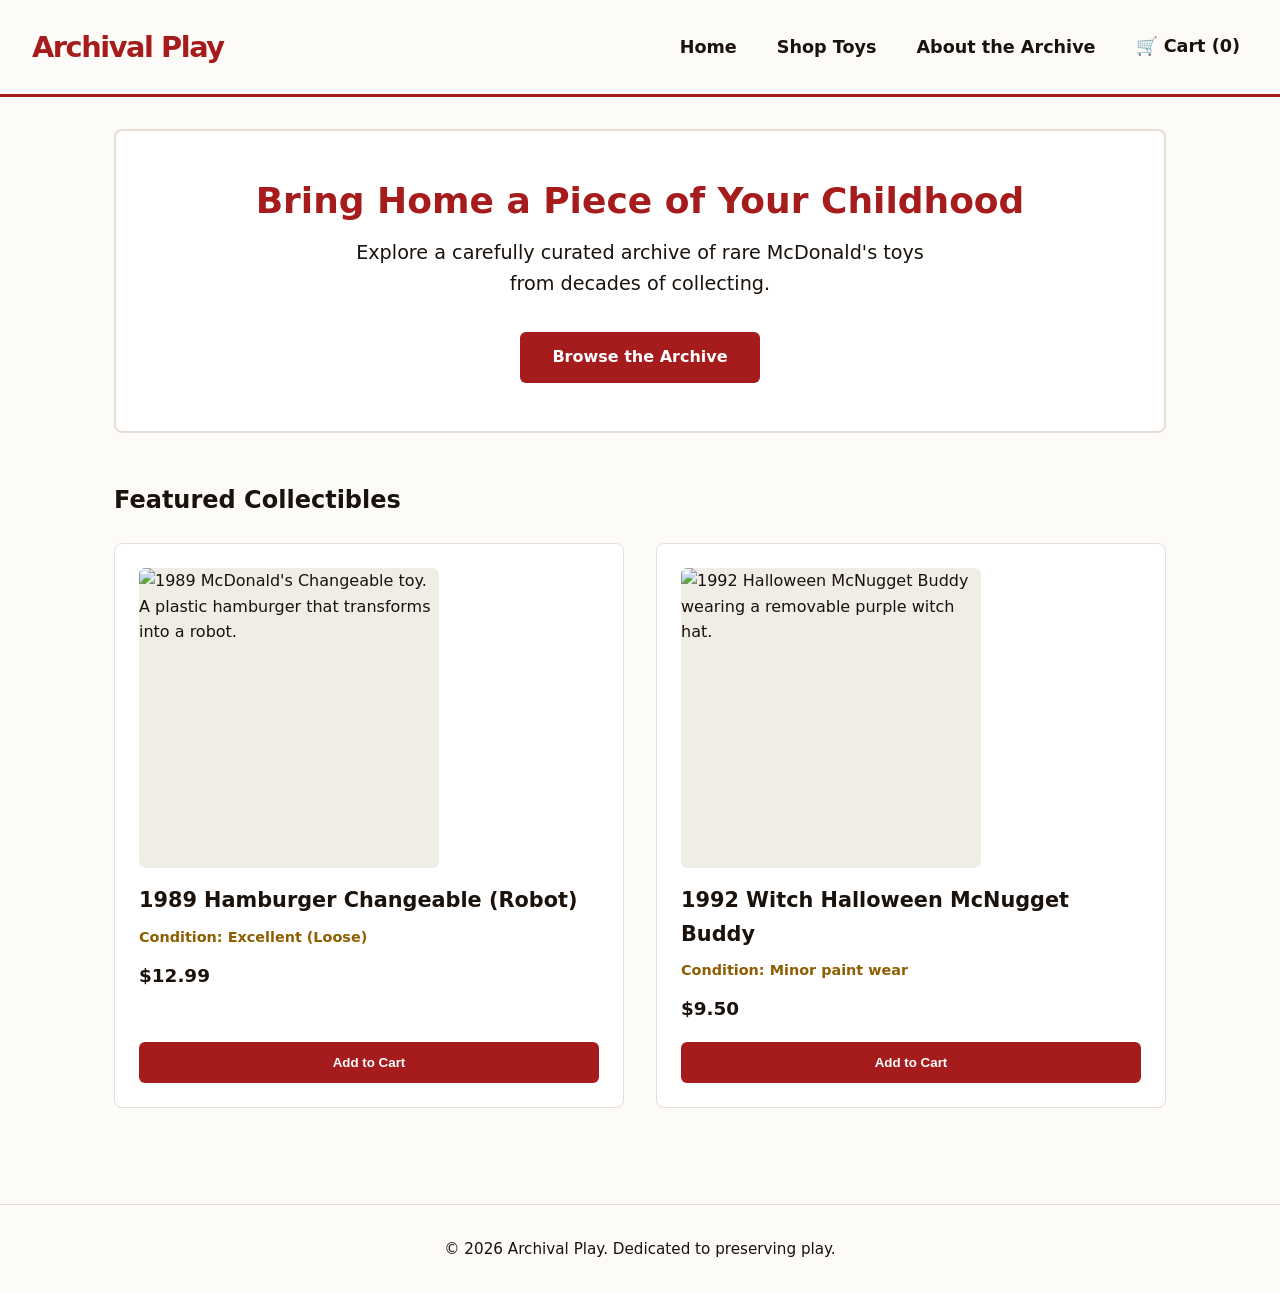
==== index.html @ 01bdb2dc "Update index.html" ====
<!DOCTYPE html>
<html lang="en">
<head>
    <meta charset="UTF-8">
    <meta name="viewport" content="width=device-width, initial-scale=1.0">
    <title>Archival Play | Vintage Happy Meal & Retro Toys</title>
    
    <!-- SEO & Accessibility Search Description -->
    <meta name="description" content="Relive your childhood with our curated collection of vintage McDonald's and retro Happy Meal toys. Carefully collected, safely shipped.">
    
    <!-- Link to external AAA Compliant Stylesheet -->
    <link rel="stylesheet" href="styles.css">
</head>
<body>

    <!-- Accessible skip link (visible only on keyboard tab focus) -->
    <a href="#main-content" class="skip-link">Skip to main content</a>

    <!-- Header & Navigation Area -->
    <header>
        <div class="logo">Archival Play</div>
        <nav aria-label="Main Navigation">
            <ul>
                <li><a href="/">Home</a></li>
                <li><a href="/shop">Shop Toys</a></li>
                <!-- Inside <nav> -> <ul> -->
                <li><a href="/about.html">About the Archive</a></li>
                <!-- Interactive, accessible cart counter button -->
                <li>
                    <button id="cart-btn" aria-label="Cart, 0 items" class="cart-nav-btn">
                        🛒 Cart (<span id="cart-count">0</span>)
                    </button>
                </li>
            </ul>
        </nav>
        <!-- Dynamic screen-reader announcer for cart updates -->
        <div id="cart-announcer" class="sr-only" aria-live="polite"></div>
    </header>

    <!-- Main Content Area -->
    <main id="main-content">
        
        <!-- Nostalgic Hero Section -->
        <section aria-labelledby="hero-heading" class="hero-section">
            <h1 id="hero-heading">Bring Home a Piece of Your Childhood</h1>
            <p>Explore a carefully curated archive of rare McDonald's toys from decades of collecting.</p>
            <a href="/shop" class="btn">Browse the Archive</a>
        </section>

        <!-- Featured Products Grid -->
        <section aria-labelledby="featured-heading">
            <h2 id="featured-heading">Featured Collectibles</h2>
            <div class="product-grid">

                <!-- Product 1: Changeable -->
                <article class="product-card">
                    <img src="changeable-burger.jpg" 
                         alt="1989 McDonald's Changeable toy. A plastic hamburger that transforms into a robot."
                         width="300"
                         height="300">
                    <h3>1989 Hamburger Changeable (Robot)</h3>
                    <p class="condition">Condition: Excellent (Loose)</p>
                    <p class="price">
                        <data value="12.99">$12.99</data>
                    </p>
                    <button aria-label="Add 1989 Hamburger Changeable to cart">Add to Cart</button>
                </article>

                <!-- Product 2: Halloween McNugget -->
                <article class="product-card">
                    <img src="mcnugget-buddy-halloween.jpg" 
                         alt="1992 Halloween McNugget Buddy wearing a removable purple witch hat."
                         width="300"
                         height="300">
                    <h3>1992 Witch Halloween McNugget Buddy</h3>
                    <p class="condition">Condition: Minor paint wear</p>
                    <p class="price">
                        <data value="9.50">$9.50</data>
                    </p>
                    <button aria-label="Add 1992 Witch Halloween McNugget Buddy to cart">Add to Cart</button>
                </article>

            </div>
        </section>

    </main>

    <!-- Footer -->
    <footer>
        <p>&copy; 2026 Archival Play. Dedicated to preserving play.</p>
    </footer>

    <!-- Accessible Cart JS Link -->
    <script src="app.js"></script>
</body>
</html>
---- styles.css ----
/* ==========================================================================
   1. Theme Variables & Base Settings (A11y & AAA Compliant)
   ========================================================================== */
:root {
  /* Colors */
  --color-bg: #FDFBF7;           /* Warm Cream (Prevents eye strain) */
  --color-text-main: #1A120B;    /* Deep Charcoal (18.7:1 Contrast ratio against bg - AAA) */
  --color-primary: #A61B1B;      /* Deep Retro Red (7.3:1 Contrast ratio - AAA) */
  --color-primary-hover: #7D1010;/* Darker Red for focus/hover states */
  --color-accent: #8F5E00;       /* Deep Mustard Gold (7.1:1 Contrast ratio - AAA) */
  --color-card-bg: #FFFFFF;      /* Clean White for product card backdrops */
  --color-border: #E6DFD5;        /* Soft border color for structure */

  /* Typography */
  --font-family: system-ui, -apple-system, BlinkMacSystemFont, "Segoe UI", Roboto, Helvetica, Arial, sans-serif;
}

/* Base resets */
* {
  box-sizing: border-box;
  margin: 0;
  padding: 0;
}

body {
  background-color: var(--color-bg);
  color: var(--color-text-main);
  font-family: var(--font-family);
  line-height: 1.6;
  padding: 0;
}

/* Highly visible keyboard focus indicators (AAA standard) */
*:focus-visible {
  outline: 4px solid var(--color-accent);
  outline-offset: 4px;
}

/* Screen reader utility helper (visually hidden but readable by screen readers) */
.sr-only {
  position: absolute;
  width: 1px;
  height: 1px;
  padding: 0;
  margin: -1px;
  overflow: hidden;
  clip: rect(0, 0, 0, 0);
  border: 0;
}

/* ==========================================================================
   2. Layout & Header
   ========================================================================== */
header {
  border-bottom: 3px solid var(--color-primary);
  padding: 1.5rem 2rem;
  display: flex;
  flex-direction: column;
  align-items: center;
  gap: 1rem;
}

@media (min-width: 768px) {
  header {
    flex-direction: row;
    justify-content: space-between;
  }
}

.logo {
  font-size: 1.8rem;
  font-weight: 800;
  color: var(--color-primary);
  letter-spacing: -0.05em;
}

nav ul {
  display: flex;
  list-style: none;
  align-items: center;
  gap: 1.5rem;
}

nav a {
  color: var(--color-text-main);
  text-decoration: none;
  font-weight: 700;
  font-size: 1.1rem;
  padding: 0.5rem;
  border-bottom: 2px solid transparent;
  transition: border-color 0.2s ease;
}

nav a:hover {
  border-bottom: 2px solid var(--color-accent);
}

/* Clean, accessible custom style for header cart button */
.cart-nav-btn {
  background: none;
  border: none;
  font-family: inherit;
  font-size: 1.1rem;
  font-weight: bold;
  cursor: pointer;
  color: var(--color-text-main);
  padding: 0.5rem;
  border-bottom: 2px solid transparent;
  transition: border-color 0.2s ease;
}

.cart-nav-btn:hover {
  border-bottom: 2px solid var(--color-accent);
}

/* Skip-to-content link (hidden offscreen until focused by keyboard tab) */
.skip-link {
  position: absolute;
  top: -60px;
  left: 0;
  background: var(--color-primary);
  color: #FFFFFF;
  padding: 10px 15px;
  z-index: 100;
  font-weight: bold;
  text-decoration: none;
  border-radius: 0 0 4px 0;
}

.skip-link:focus {
  top: 0;
}

main {
  max-width: 1100px;
  margin: 0 auto;
  padding: 2rem 1.5rem;
}

/* ==========================================================================
   3. Page Components & Grid
   ========================================================================== */

/* Hero Banner */
.hero-section {
  background-color: var(--color-card-bg);
  border: 2px solid var(--color-border);
  border-radius: 8px;
  padding: 3rem 2rem;
  margin-bottom: 3rem;
  text-align: center;
}

.hero-section h1 {
  font-size: 2.25rem;
  color: var(--color-primary);
  margin-bottom: 1rem;
  line-height: 1.2;
}

.hero-section p {
  font-size: 1.2rem;
  max-width: 600px;
  margin: 0 auto 2rem auto;
}

/* Primary buttons */
.btn {
  display: inline-block;
  background-color: var(--color-primary);
  color: #FFFFFF;
  text-decoration: none;
  font-weight: 700;
  padding: 0.8rem 2rem;
  border-radius: 6px;
  transition: background-color 0.2s ease;
}

.btn:hover {
  background-color: var(--color-primary-hover);
}

/* Product Grid Layout */
.product-grid {
  display: grid;
  grid-template-columns: repeat(auto-fit, minmax(280px, 1fr));
  gap: 2rem;
  margin-top: 1.5rem;
}

/* Product Cards */
.product-card {
  background-color: var(--color-card-bg);
  border: 1px solid var(--color-border);
  border-radius: 8px;
  padding: 1.5rem;
  display: flex;
  flex-direction: column;
  transition: transform 0.2s ease, box-shadow 0.2s ease;
}

.product-card:hover {
  transform: translateY(-2px);
  box-shadow: 0 4px 12px rgba(0, 0, 0, 0.05);
}

.product-card img {
  border-radius: 6px;
  background-color: #F0EDE6; 
  margin-bottom: 1rem;
  max-width: 100%;
  height: auto;
}

.product-card h3 {
  font-size: 1.3rem;
  margin-bottom: 0.5rem;
  color: var(--color-text-main);
}

.product-card .condition {
  font-size: 0.9rem;
  font-weight: 600;
  color: var(--color-accent);
  margin-bottom: 0.75rem;
}

/* Styled so it does not trigger visual heuristic "Header" warnings in WAVE */
.product-card .price {
  font-size: 1.15rem; 
  font-weight: 700;
  color: var(--color-text-main);
  margin-bottom: 1.2rem;
}

.product-card button {
  background-color: var(--color-primary);
  color: #FFFFFF;
  border: none;
  padding: 0.8rem;
  border-radius: 6px;
  font-weight: 700;
  cursor: pointer;
  width: 100%;
  margin-top: auto; 
  transition: background-color 0.2s ease;
}

.product-card button:hover {
  background-color: var(--color-primary-hover);
}

/* ==========================================================================
   4. Footer
   ========================================================================== */
footer {
  border-top: 1px solid var(--color-border);
  text-align: center;
  padding: 2rem;
  margin-top: 4rem;
  font-size: 0.95rem;
}
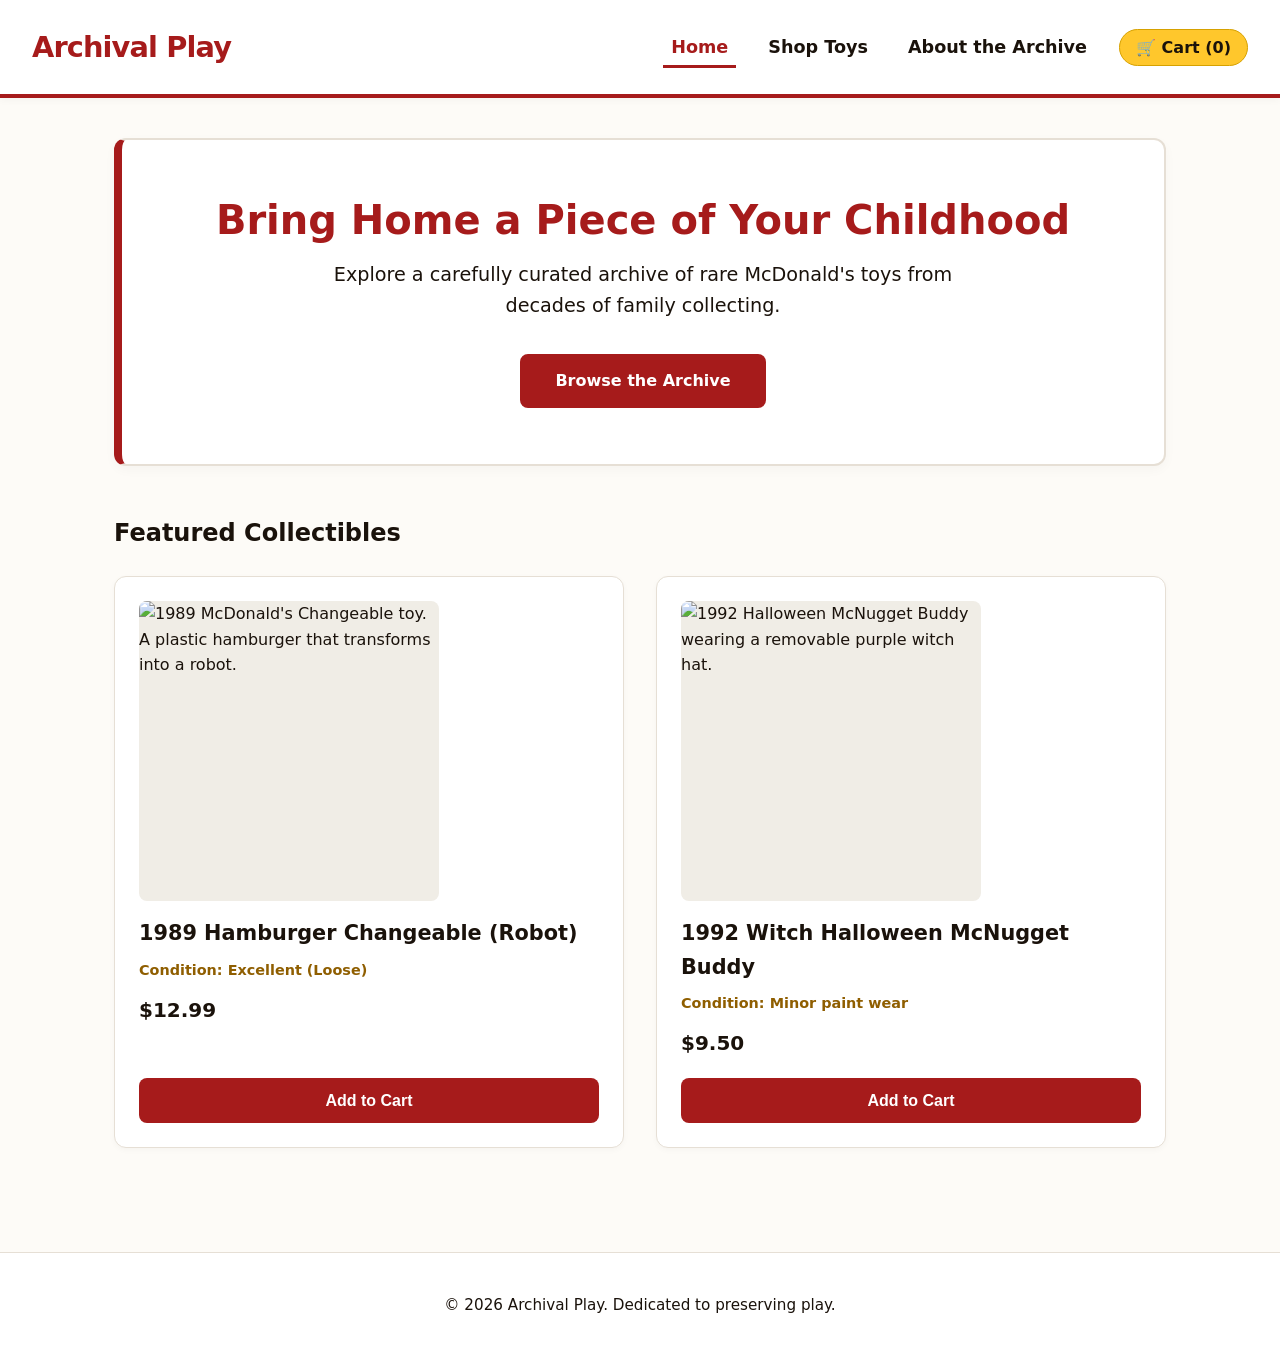
==== commit 7f516066: "Update index.html" ====
--- a/index.html
+++ b/index.html
@@ -21,11 +21,10 @@
         <div class="logo">Archival Play</div>
         <nav aria-label="Main Navigation">
             <ul>
-                <li><a href="/">Home</a></li>
-                <li><a href="/shop">Shop Toys</a></li>
-                <!-- Inside <nav> -> <ul> -->
-                <li><a href="/about.html">About the Archive</a></li>
-                <!-- Interactive, accessible cart counter button -->
+                <li><a href="index.html" aria-current="page">Home</a></li>
+                <li><a href="#featured-heading">Shop Toys</a></li>
+                <li><a href="about.html">About the Archive</a></li>
+                <!-- Interactive, accessible cart counter pill -->
                 <li>
                     <button id="cart-btn" aria-label="Cart, 0 items" class="cart-nav-btn">
                         🛒 Cart (<span id="cart-count">0</span>)
@@ -43,8 +42,8 @@
         <!-- Nostalgic Hero Section -->
         <section aria-labelledby="hero-heading" class="hero-section">
             <h1 id="hero-heading">Bring Home a Piece of Your Childhood</h1>
-            <p>Explore a carefully curated archive of rare McDonald's toys from decades of collecting.</p>
-            <a href="/shop" class="btn">Browse the Archive</a>
+            <p>Explore a carefully curated archive of rare McDonald's toys from decades of family collecting.</p>
+            <a href="#featured-heading" class="btn">Browse the Archive</a>
         </section>
 
         <!-- Featured Products Grid -->
--- a/styles.css
+++ b/styles.css
@@ -2,14 +2,22 @@
    1. Theme Variables & Base Settings (A11y & AAA Compliant)
    ========================================================================== */
 :root {
-  /* Colors */
-  --color-bg: #FDFBF7;           /* Warm Cream (Prevents eye strain) */
-  --color-text-main: #1A120B;    /* Deep Charcoal (18.7:1 Contrast ratio against bg - AAA) */
-  --color-primary: #A61B1B;      /* Deep Retro Red (7.3:1 Contrast ratio - AAA) */
-  --color-primary-hover: #7D1010;/* Darker Red for focus/hover states */
-  --color-accent: #8F5E00;       /* Deep Mustard Gold (7.1:1 Contrast ratio - AAA) */
-  --color-card-bg: #FFFFFF;      /* Clean White for product card backdrops */
-  --color-border: #E6DFD5;        /* Soft border color for structure */
+  /* Core Colors */
+  --color-bg: #FDFBF7;            /* Warm Cream (Prevents eye strain) */
+  --color-text-main: #1A120B;     /* Deep Charcoal (18.7:1 AAA contrast) */
+  --color-primary: #A61B1B;       /* Deep Retro Red (7.3:1 AAA contrast) */
+  --color-primary-hover: #7D1010; /* Darker Red for focus/hover states */
+  --color-accent: #8F5E00;        /* Deep Mustard Gold for text/borders (7.1:1 AAA) */
+  
+  /* Yellow Accent System (High-contrast A11y implementation) */
+  --color-yellow-bg: #FFC72C;     /* Bright Golden Yellow (Used for backgrounds) */
+  --color-yellow-hover: #E0A800;  /* Slightly darker yellow for hover states */
+  --color-yellow-tint: #FFF9E6;   /* Soft warm yellow tint for block quotes/banners */
+
+  /* UI Structural Colors */
+  --color-card-bg: #FFFFFF;      /* Clean White */
+  --color-border: #E6DFD5;        /* Soft border color */
+  --color-focus-ring: #005FCC;    /* High-contrast electric blue for keyboard focus */
 
   /* Typography */
   --font-family: system-ui, -apple-system, BlinkMacSystemFont, "Segoe UI", Roboto, Helvetica, Arial, sans-serif;
@@ -32,11 +40,11 @@
 
 /* Highly visible keyboard focus indicators (AAA standard) */
 *:focus-visible {
-  outline: 4px solid var(--color-accent);
+  outline: 4px solid var(--color-focus-ring);
   outline-offset: 4px;
 }
 
-/* Screen reader utility helper (visually hidden but readable by screen readers) */
+/* Screen reader utility helper */
 .sr-only {
   position: absolute;
   width: 1px;
@@ -52,12 +60,14 @@
    2. Layout & Header
    ========================================================================== */
 header {
-  border-bottom: 3px solid var(--color-primary);
+  border-bottom: 4px solid var(--color-primary);
   padding: 1.5rem 2rem;
   display: flex;
   flex-direction: column;
   align-items: center;
   gap: 1rem;
+  background-color: var(--color-card-bg);
+  box-shadow: 0 2px 8px rgba(0, 0, 0, 0.04);
 }
 
 @media (min-width: 768px) {
@@ -71,7 +81,7 @@
   font-size: 1.8rem;
   font-weight: 800;
   color: var(--color-primary);
-  letter-spacing: -0.05em;
+  letter-spacing: -0.03em;
 }
 
 nav ul {
@@ -87,33 +97,36 @@
   font-weight: 700;
   font-size: 1.1rem;
   padding: 0.5rem;
-  border-bottom: 2px solid transparent;
-  transition: border-color 0.2s ease;
-}
-
-nav a:hover {
-  border-bottom: 2px solid var(--color-accent);
-}
-
-/* Clean, accessible custom style for header cart button */
+  border-bottom: 3px solid transparent;
+  transition: border-color 0.2s ease, color 0.2s ease;
+}
+
+nav a:hover,
+nav a[aria-current="page"] {
+  border-bottom: 3px solid var(--color-primary);
+  color: var(--color-primary);
+}
+
+/* Header Cart Button with Yellow Badge Pill */
 .cart-nav-btn {
-  background: none;
-  border: none;
+  background-color: var(--color-yellow-bg);
+  color: var(--color-text-main); /* Deep dark text on bright yellow = 15:1 AAA */
+  border: 1px solid #D6A100;
   font-family: inherit;
-  font-size: 1.1rem;
-  font-weight: bold;
+  font-size: 1rem;
+  font-weight: 800;
   cursor: pointer;
-  color: var(--color-text-main);
-  padding: 0.5rem;
-  border-bottom: 2px solid transparent;
-  transition: border-color 0.2s ease;
+  padding: 0.5rem 1rem;
+  border-radius: 20px;
+  transition: background-color 0.2s ease, transform 0.1s ease;
 }
 
 .cart-nav-btn:hover {
-  border-bottom: 2px solid var(--color-accent);
-}
-
-/* Skip-to-content link (hidden offscreen until focused by keyboard tab) */
+  background-color: var(--color-yellow-hover);
+  transform: translateY(-1px);
+}
+
+/* Skip-to-content link */
 .skip-link {
   position: absolute;
   top: -60px;
@@ -134,7 +147,7 @@
 main {
   max-width: 1100px;
   margin: 0 auto;
-  padding: 2rem 1.5rem;
+  padding: 2.5rem 1.5rem;
 }
 
 /* ==========================================================================
@@ -145,14 +158,16 @@
 .hero-section {
   background-color: var(--color-card-bg);
   border: 2px solid var(--color-border);
-  border-radius: 8px;
-  padding: 3rem 2rem;
+  border-left: 8px solid var(--color-primary); /* Modern accent bar */
+  border-radius: 12px;
+  padding: 3.5rem 2rem;
   margin-bottom: 3rem;
   text-align: center;
+  box-shadow: 0 4px 12px rgba(0, 0, 0, 0.03);
 }
 
 .hero-section h1 {
-  font-size: 2.25rem;
+  font-size: 2.5rem;
   color: var(--color-primary);
   margin-bottom: 1rem;
   line-height: 1.2;
@@ -160,24 +175,26 @@
 
 .hero-section p {
   font-size: 1.2rem;
-  max-width: 600px;
+  max-width: 650px;
   margin: 0 auto 2rem auto;
-}
-
-/* Primary buttons */
+  color: var(--color-text-main);
+}
+
+/* Primary Button */
 .btn {
   display: inline-block;
   background-color: var(--color-primary);
   color: #FFFFFF;
   text-decoration: none;
   font-weight: 700;
-  padding: 0.8rem 2rem;
-  border-radius: 6px;
-  transition: background-color 0.2s ease;
+  padding: 0.9rem 2.2rem;
+  border-radius: 8px;
+  transition: background-color 0.2s ease, transform 0.1s ease;
 }
 
 .btn:hover {
   background-color: var(--color-primary-hover);
+  transform: translateY(-1px);
 }
 
 /* Product Grid Layout */
@@ -192,20 +209,23 @@
 .product-card {
   background-color: var(--color-card-bg);
   border: 1px solid var(--color-border);
-  border-radius: 8px;
+  border-radius: 12px;
   padding: 1.5rem;
   display: flex;
   flex-direction: column;
+  box-shadow: 0 2px 6px rgba(0, 0, 0, 0.03);
   transition: transform 0.2s ease, box-shadow 0.2s ease;
 }
 
-.product-card:hover {
-  transform: translateY(-2px);
-  box-shadow: 0 4px 12px rgba(0, 0, 0, 0.05);
+@media (prefers-reduced-motion: no-preference) {
+  .product-card:hover {
+    transform: translateY(-4px);
+    box-shadow: 0 8px 20px rgba(0, 0, 0, 0.08);
+  }
 }
 
 .product-card img {
-  border-radius: 6px;
+  border-radius: 8px;
   background-color: #F0EDE6; 
   margin-bottom: 1rem;
   max-width: 100%;
@@ -220,15 +240,14 @@
 
 .product-card .condition {
   font-size: 0.9rem;
-  font-weight: 600;
+  font-weight: 700;
   color: var(--color-accent);
   margin-bottom: 0.75rem;
 }
 
-/* Styled so it does not trigger visual heuristic "Header" warnings in WAVE */
 .product-card .price {
-  font-size: 1.15rem; 
-  font-weight: 700;
+  font-size: 1.25rem; 
+  font-weight: 800;
   color: var(--color-text-main);
   margin-bottom: 1.2rem;
 }
@@ -237,9 +256,10 @@
   background-color: var(--color-primary);
   color: #FFFFFF;
   border: none;
-  padding: 0.8rem;
-  border-radius: 6px;
+  padding: 0.85rem;
+  border-radius: 8px;
   font-weight: 700;
+  font-size: 1rem;
   cursor: pointer;
   width: 100%;
   margin-top: auto; 
@@ -251,12 +271,101 @@
 }
 
 /* ==========================================================================
-   4. Footer
+   4. About Page Components (Quote & Spec Cards)
+   ========================================================================== */
+
+.about-container h1 {
+  font-size: 2.5rem;
+  color: var(--color-primary);
+  border-bottom: 4px solid var(--color-yellow-bg);
+  padding-bottom: 0.5rem;
+  margin-bottom: 1.5rem;
+}
+
+/* Styled Nostalgia Quote */
+.story-quote {
+  margin: 2.5rem 0;
+  padding: 1.5rem 2rem;
+  background-color: var(--color-yellow-tint);
+  border-left: 6px solid var(--color-yellow-bg);
+  border-radius: 0 10px 10px 0;
+  font-style: italic;
+  font-size: 1.15rem;
+  color: var(--color-text-main);
+}
+
+.story-quote p {
+  margin: 0;
+}
+
+/* Blueprint Section & Specs Grid */
+.blueprint-section {
+  margin-top: 3.5rem;
+  padding: 2.5rem 2rem;
+  background-color: var(--color-card-bg);
+  border: 1px solid var(--color-border);
+  border-radius: 12px;
+  box-shadow: 0 2px 8px rgba(0, 0, 0, 0.02);
+}
+
+.blueprint-section h2 {
+  color: var(--color-primary);
+  margin-bottom: 0.5rem;
+}
+
+.blueprint-intro {
+  font-size: 1.1rem;
+  color: var(--color-text-main);
+  margin-bottom: 2rem;
+}
+
+.specs-grid {
+  display: grid;
+  grid-template-columns: repeat(auto-fit, minmax(240px, 1fr));
+  gap: 1.5rem;
+}
+
+.spec-card {
+  background: var(--color-bg);
+  padding: 1.5rem;
+  border-radius: 10px;
+  border: 1px solid var(--color-border);
+  transition: transform 0.2s ease, box-shadow 0.2s ease;
+}
+
+@media (prefers-reduced-motion: no-preference) {
+  .spec-card:hover {
+    transform: translateY(-3px);
+    box-shadow: 0 6px 16px rgba(0, 0, 0, 0.06);
+  }
+}
+
+.spec-icon {
+  font-size: 2rem;
+  display: block;
+  margin-bottom: 0.5rem;
+}
+
+.spec-card h3 {
+  margin: 0 0 0.5rem 0;
+  font-size: 1.1rem;
+  color: var(--color-primary);
+}
+
+.spec-card p {
+  margin: 0;
+  font-size: 0.95rem;
+  line-height: 1.5;
+}
+
+/* ==========================================================================
+   5. Footer
    ========================================================================== */
 footer {
   border-top: 1px solid var(--color-border);
+  background-color: var(--color-card-bg);
   text-align: center;
-  padding: 2rem;
+  padding: 2.5rem 2rem;
   margin-top: 4rem;
   font-size: 0.95rem;
 }
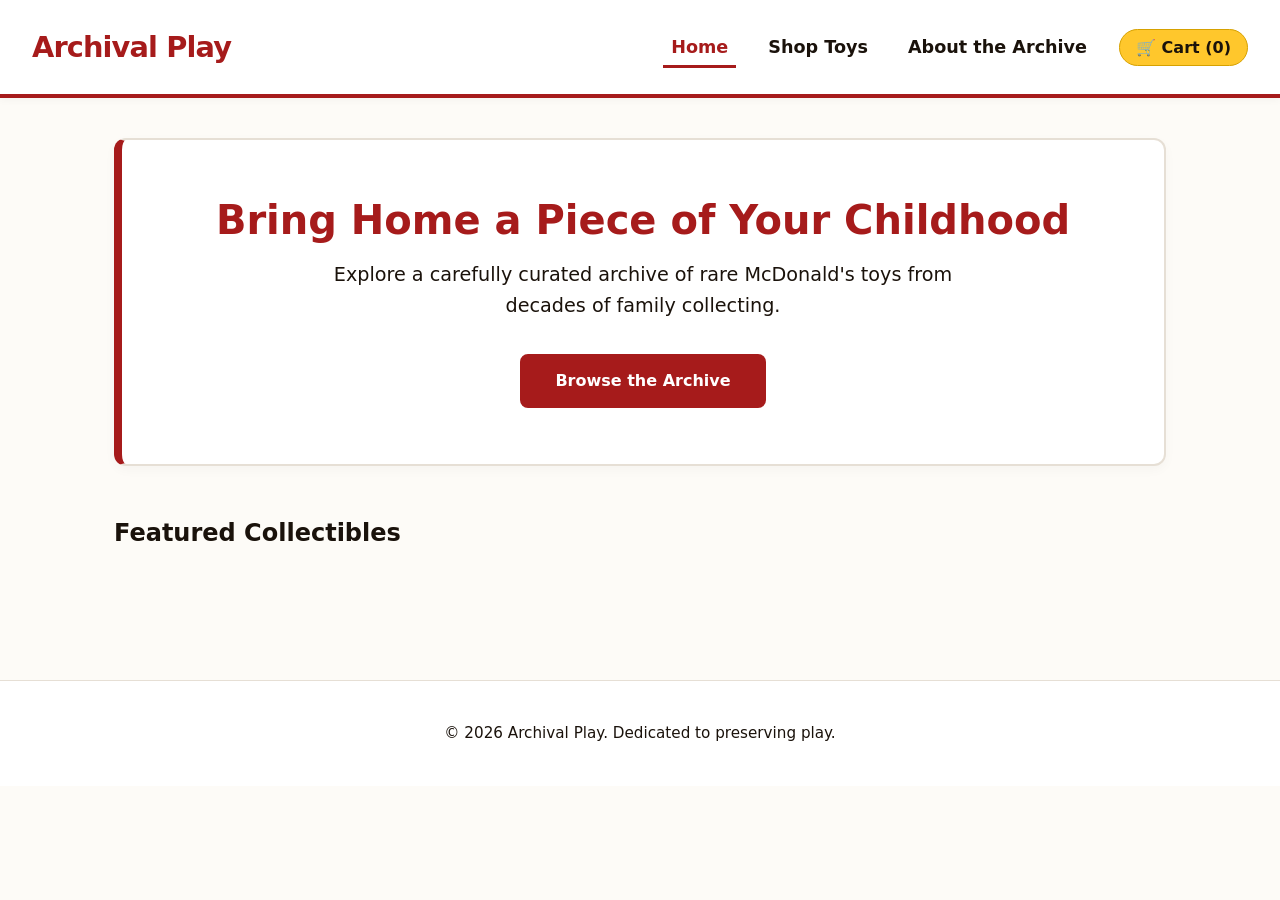
==== commit dbd75828: "Update index.html" ====
--- a/index.html
+++ b/index.html
@@ -49,37 +49,9 @@
         <!-- Featured Products Grid -->
         <section aria-labelledby="featured-heading">
             <h2 id="featured-heading">Featured Collectibles</h2>
-            <div class="product-grid">
-
-                <!-- Product 1: Changeable -->
-                <article class="product-card">
-                    <img src="changeable-burger.jpg" 
-                         alt="1989 McDonald's Changeable toy. A plastic hamburger that transforms into a robot."
-                         width="300"
-                         height="300">
-                    <h3>1989 Hamburger Changeable (Robot)</h3>
-                    <p class="condition">Condition: Excellent (Loose)</p>
-                    <p class="price">
-                        <data value="12.99">$12.99</data>
-                    </p>
-                    <button aria-label="Add 1989 Hamburger Changeable to cart">Add to Cart</button>
-                </article>
-
-                <!-- Product 2: Halloween McNugget -->
-                <article class="product-card">
-                    <img src="mcnugget-buddy-halloween.jpg" 
-                         alt="1992 Halloween McNugget Buddy wearing a removable purple witch hat."
-                         width="300"
-                         height="300">
-                    <h3>1992 Witch Halloween McNugget Buddy</h3>
-                    <p class="condition">Condition: Minor paint wear</p>
-                    <p class="price">
-                        <data value="9.50">$9.50</data>
-                    </p>
-                    <button aria-label="Add 1992 Witch Halloween McNugget Buddy to cart">Add to Cart</button>
-                </article>
-
-            </div>
+            
+            <!-- Dynamic Container: JavaScript will populate products here from toys.json -->
+            <div id="product-grid" class="product-grid"></div>
         </section>
 
     </main>
@@ -89,7 +61,8 @@
         <p>&copy; 2026 Archival Play. Dedicated to preserving play.</p>
     </footer>
 
-    <!-- Accessible Cart JS Link -->
+    <!-- JavaScript Files -->
     <script src="app.js"></script>
+    <script src="script.js"></script>
 </body>
 </html>
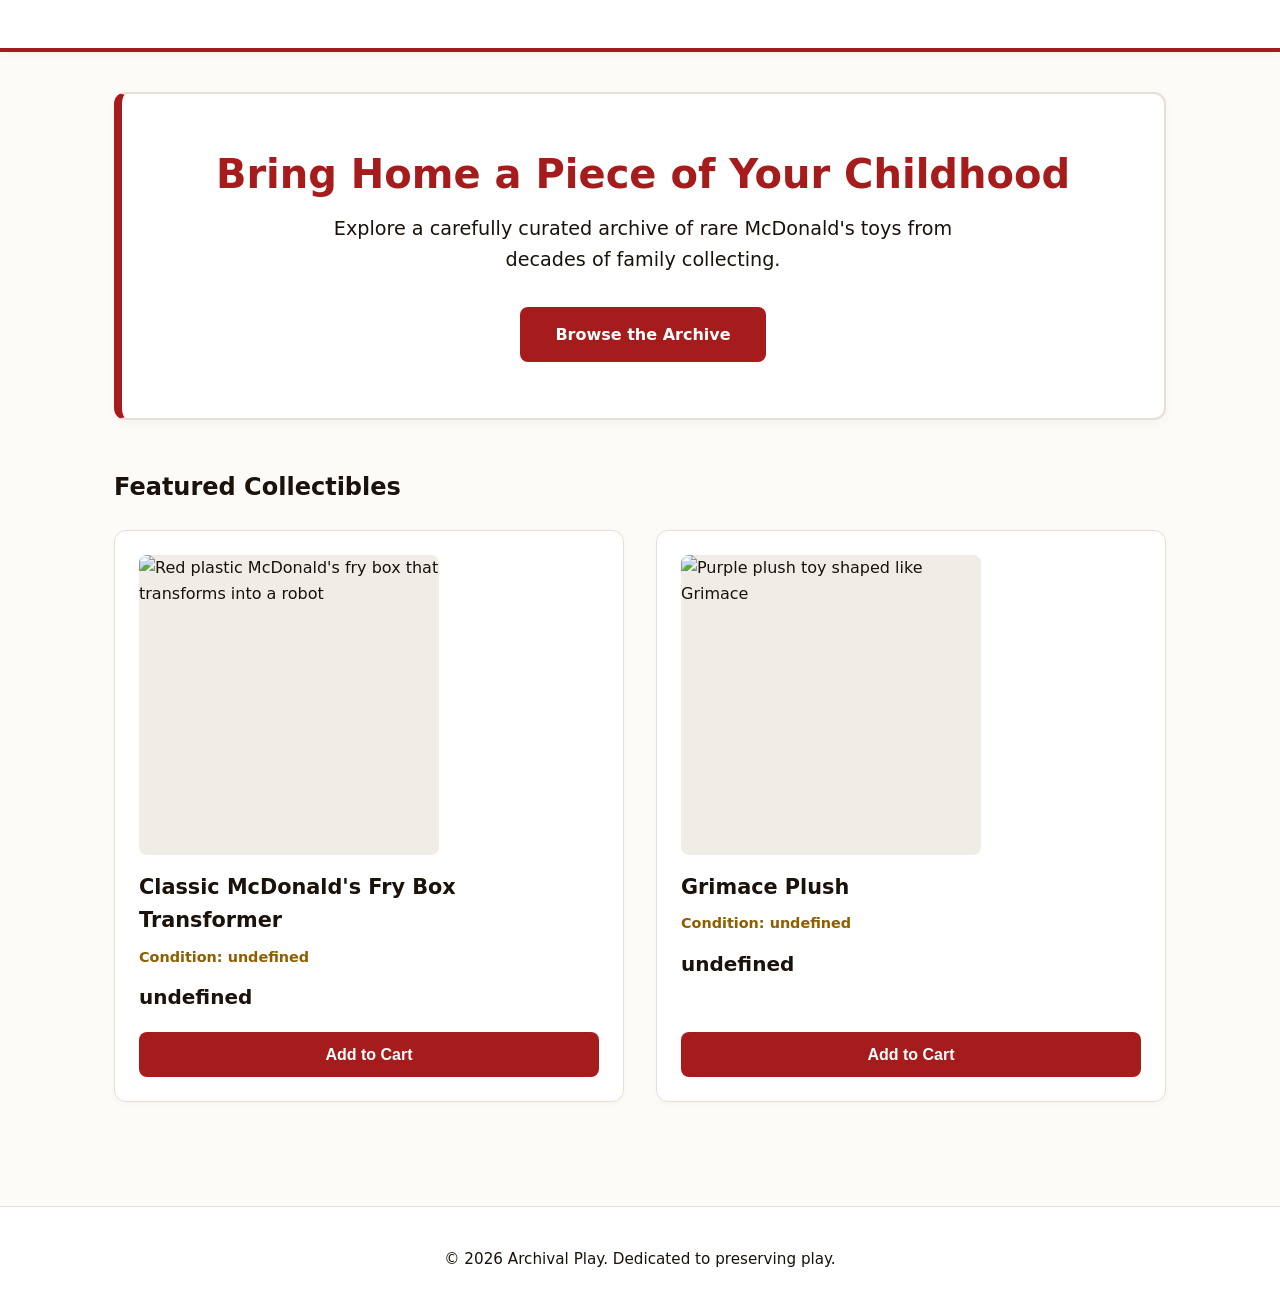
==== commit 5d451731: "Update index.html" ====
--- a/index.html
+++ b/index.html
@@ -16,25 +16,8 @@
     <!-- Accessible skip link (visible only on keyboard tab focus) -->
     <a href="#main-content" class="skip-link">Skip to main content</a>
 
-    <!-- Header & Navigation Area -->
-    <header>
-        <div class="logo">Archival Play</div>
-        <nav aria-label="Main Navigation">
-            <ul>
-                <li><a href="index.html" aria-current="page">Home</a></li>
-                <li><a href="#featured-heading">Shop Toys</a></li>
-                <li><a href="about.html">About the Archive</a></li>
-                <!-- Interactive, accessible cart counter pill -->
-                <li>
-                    <button id="cart-btn" aria-label="Cart, 0 items" class="cart-nav-btn">
-                        🛒 Cart (<span id="cart-count">0</span>)
-                    </button>
-                </li>
-            </ul>
-        </nav>
-        <!-- Dynamic screen-reader announcer for cart updates -->
-        <div id="cart-announcer" class="sr-only" aria-live="polite"></div>
-    </header>
+    <!-- Header & Navigation Area (Populated dynamically from nav.html) -->
+    <header id="main-header"></header>
 
     <!-- Main Content Area -->
     <main id="main-content">
@@ -62,6 +45,7 @@
     </footer>
 
     <!-- JavaScript Files -->
+    <script src="nav-loader.js"></script>
     <script src="app.js"></script>
     <script src="script.js"></script>
 </body>
--- a/styles.css
+++ b/styles.css
@@ -369,3 +369,10 @@
   margin-top: 4rem;
   font-size: 0.95rem;
 }
+
+/* Ensure all product images scale down on smaller screens */
+.product-card img {
+  max-width: 100%;
+  height: auto;
+  object-fit: cover; /* Keeps image proportions crisp without stretching */
+}
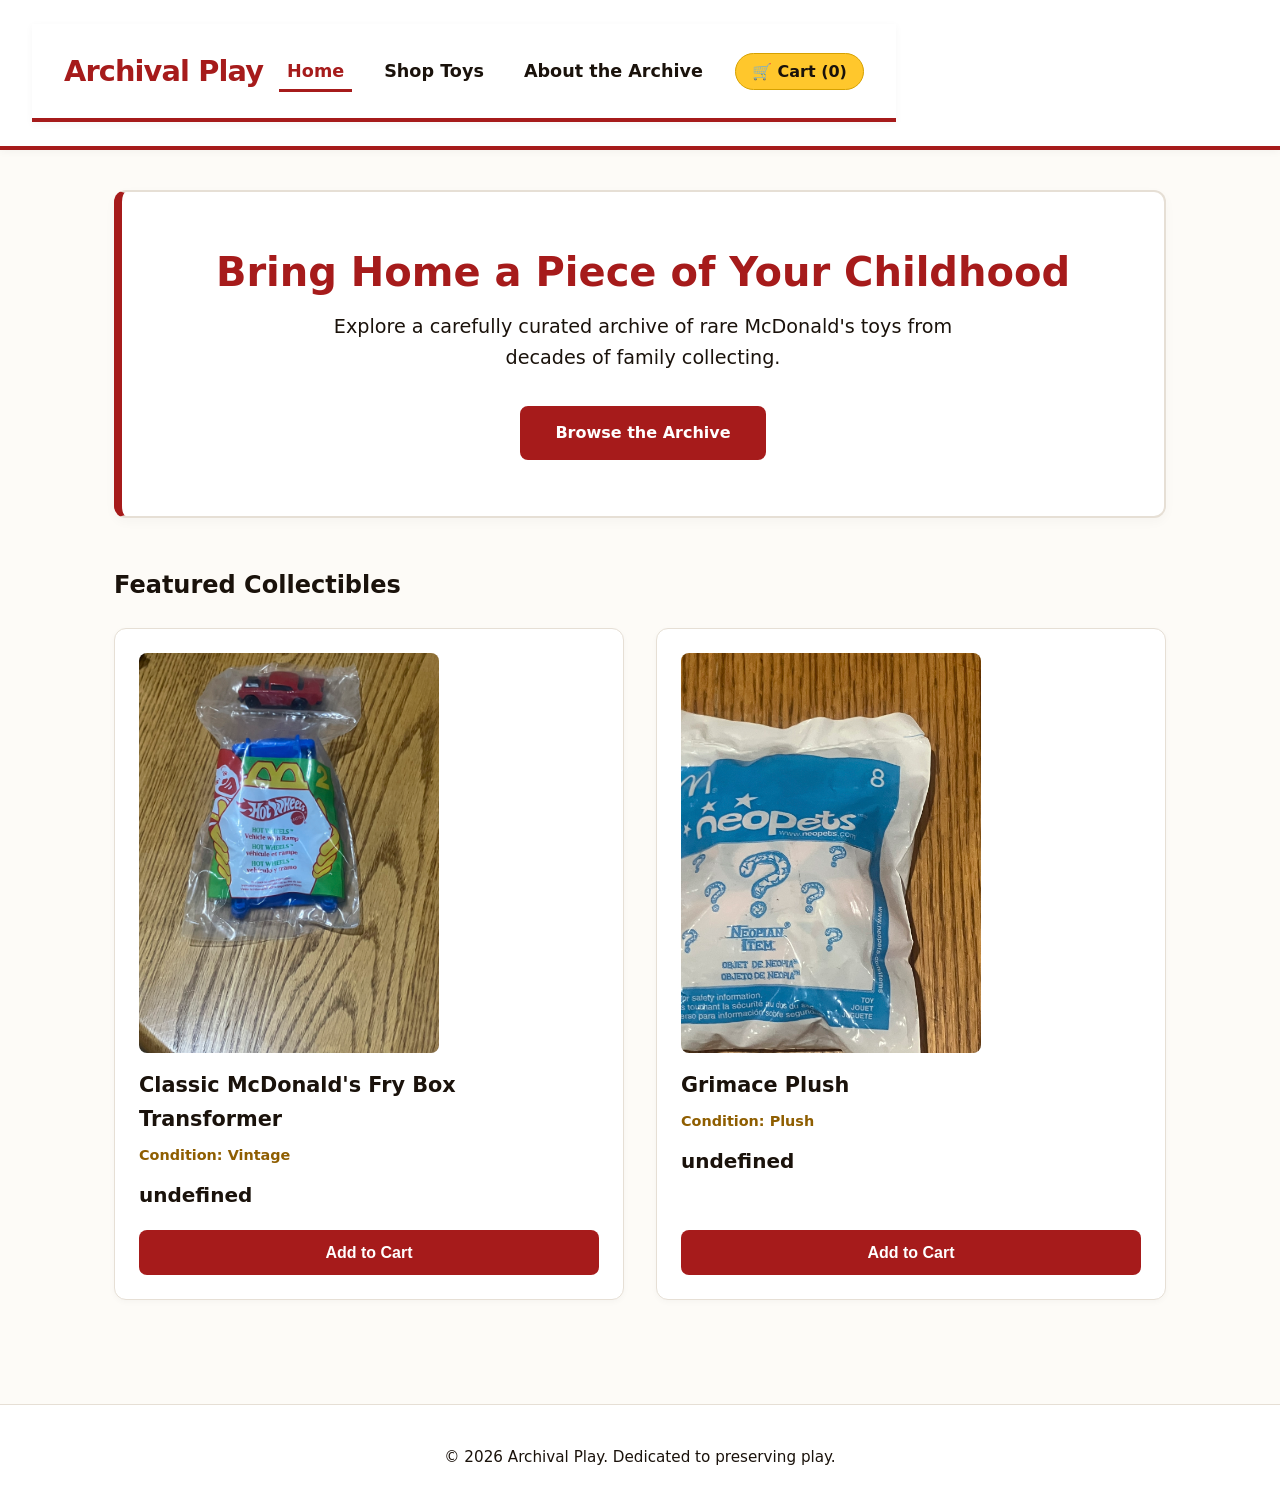
==== commit cbecdeb5: "Update index.html removed script.js as it doesn't exist" ====
--- a/index.html
+++ b/index.html
@@ -47,6 +47,5 @@
     <!-- JavaScript Files -->
     <script src="nav-loader.js"></script>
     <script src="app.js"></script>
-    <script src="script.js"></script>
 </body>
 </html>
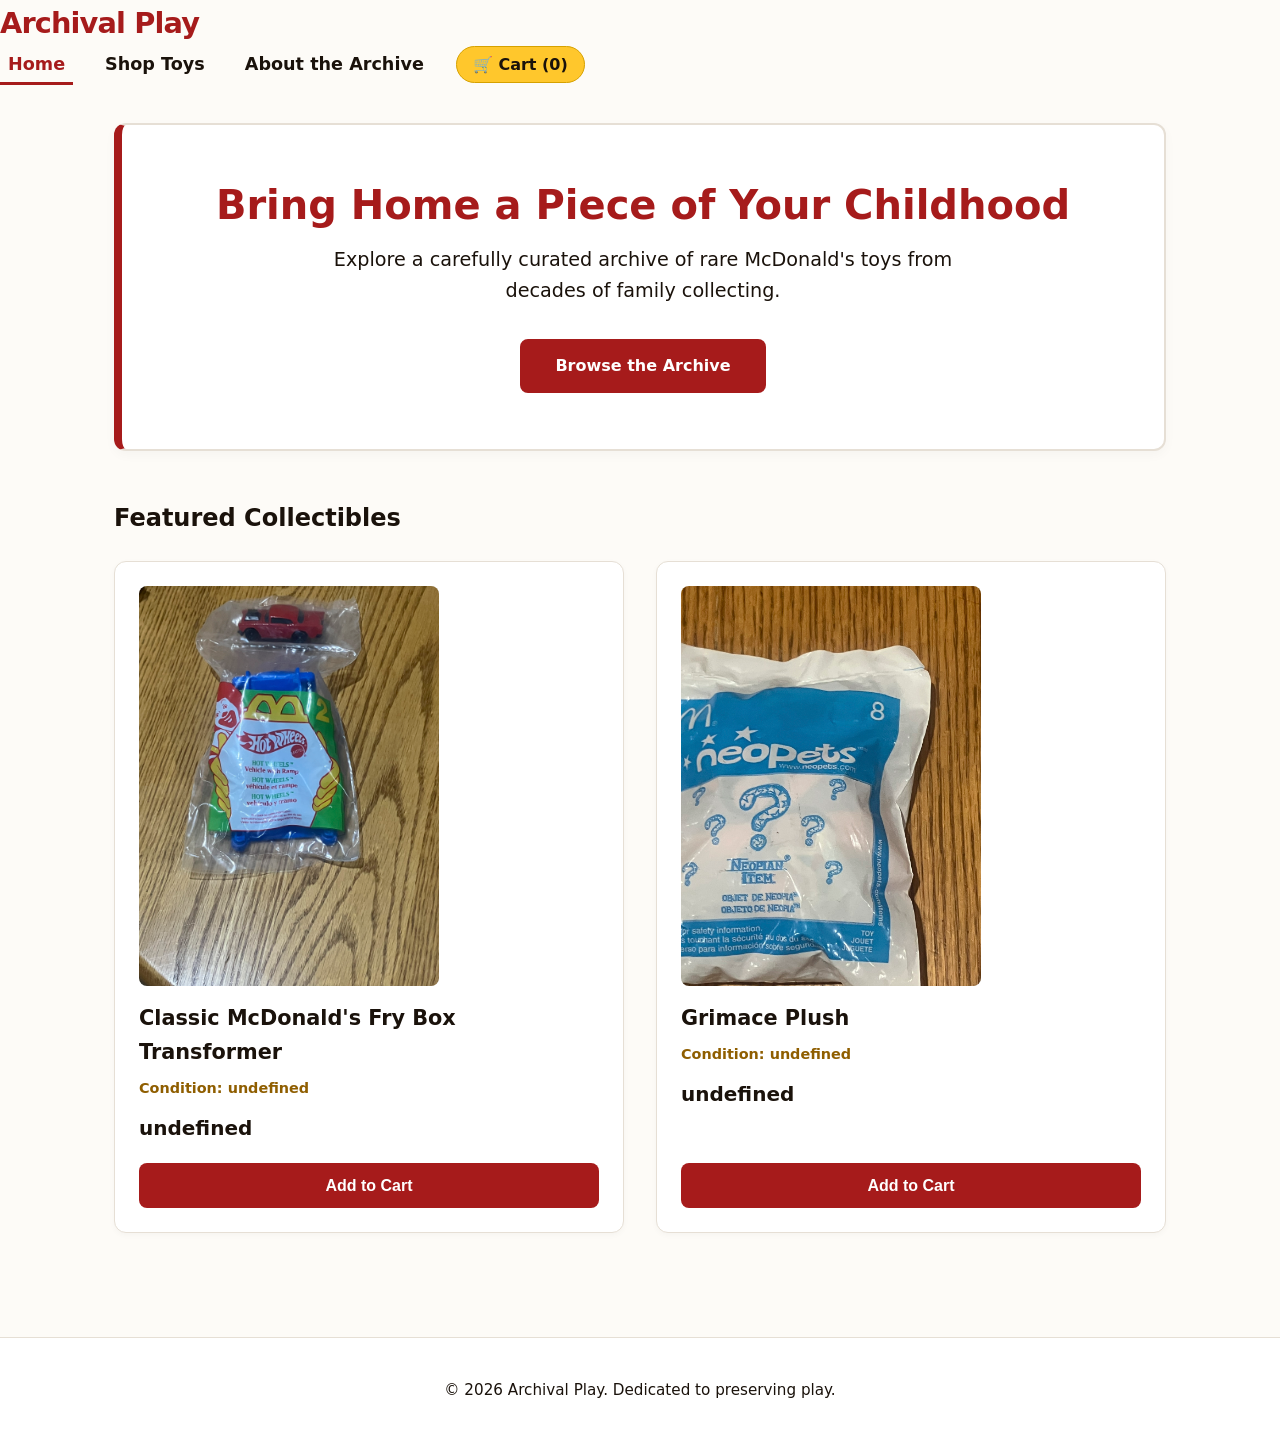
==== commit 846d8dbc: "Update index.html" ====
--- a/index.html
+++ b/index.html
@@ -17,7 +17,7 @@
     <a href="#main-content" class="skip-link">Skip to main content</a>
 
     <!-- Header & Navigation Area (Populated dynamically from nav.html) -->
-    <header id="main-header"></header>
+    <div id="main-header"></div>
 
     <!-- Main Content Area -->
     <main id="main-content">
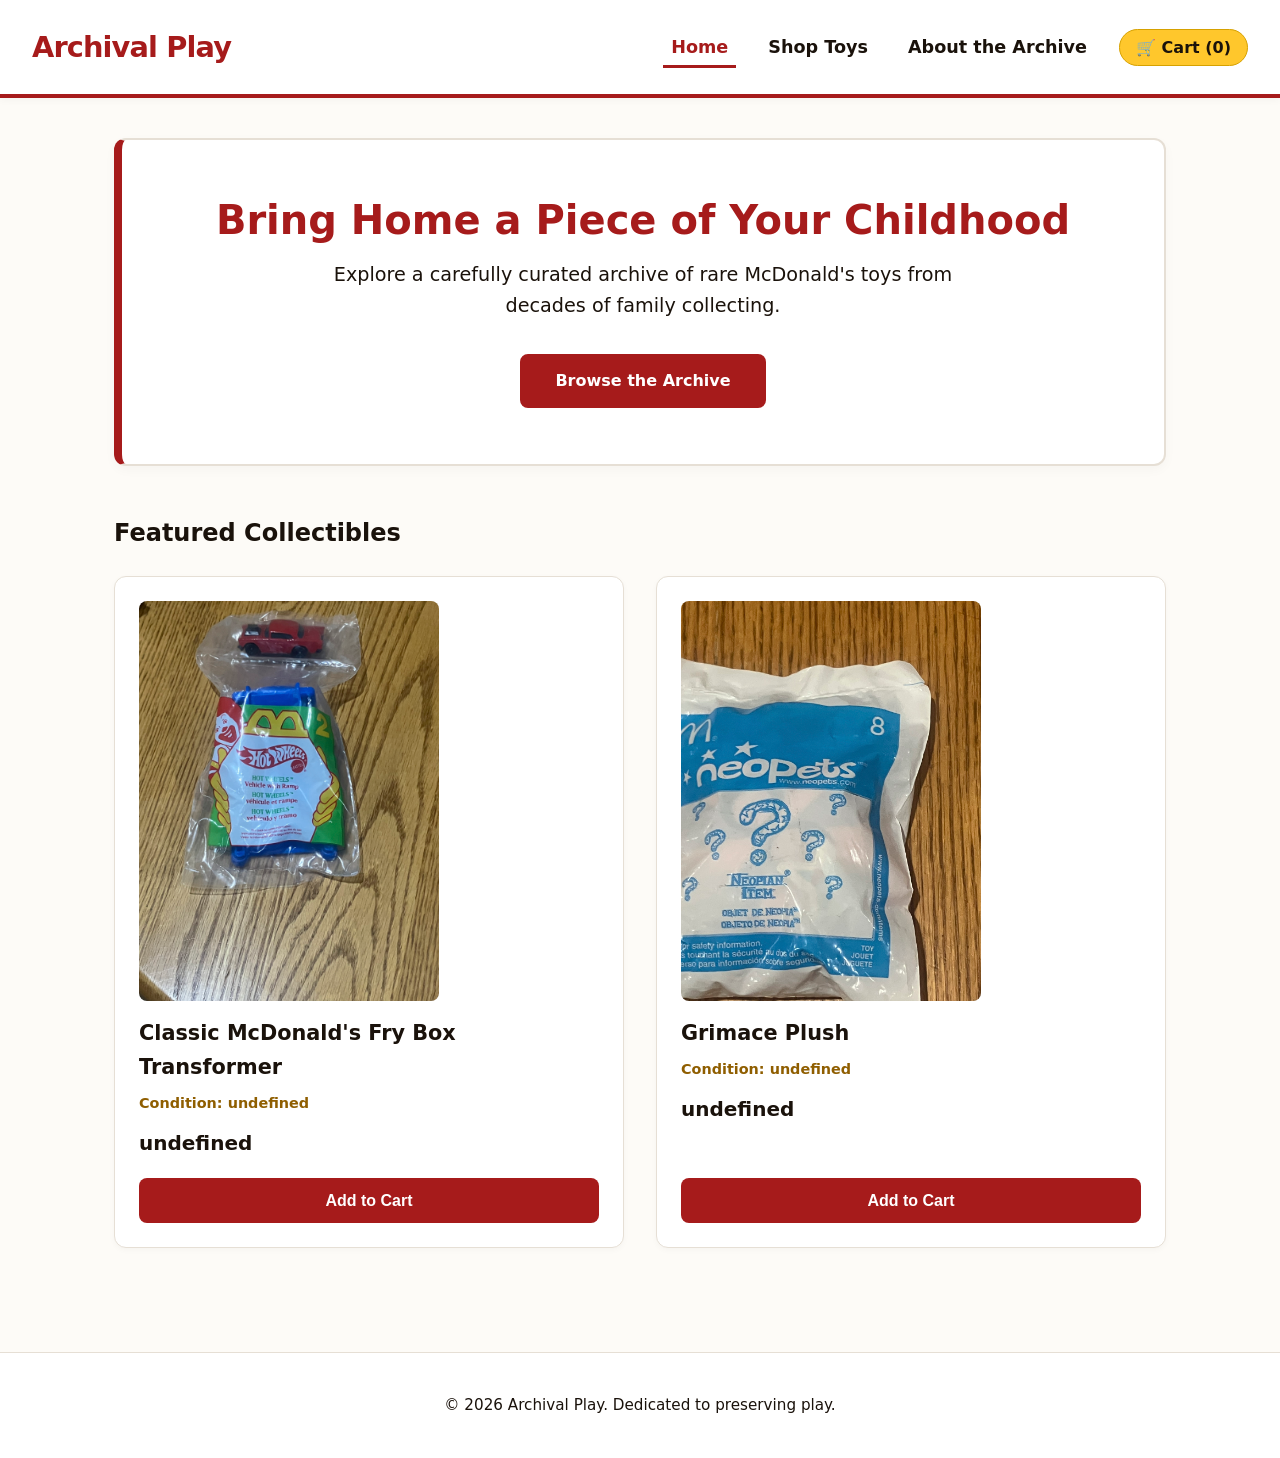
==== commit ce785bdc: "Update index.html" ====
--- a/index.html
+++ b/index.html
@@ -17,7 +17,7 @@
     <a href="#main-content" class="skip-link">Skip to main content</a>
 
     <!-- Header & Navigation Area (Populated dynamically from nav.html) -->
-    <div id="main-header"></div>
+    <header id="main-header"></header>
 
     <!-- Main Content Area -->
     <main id="main-content">
